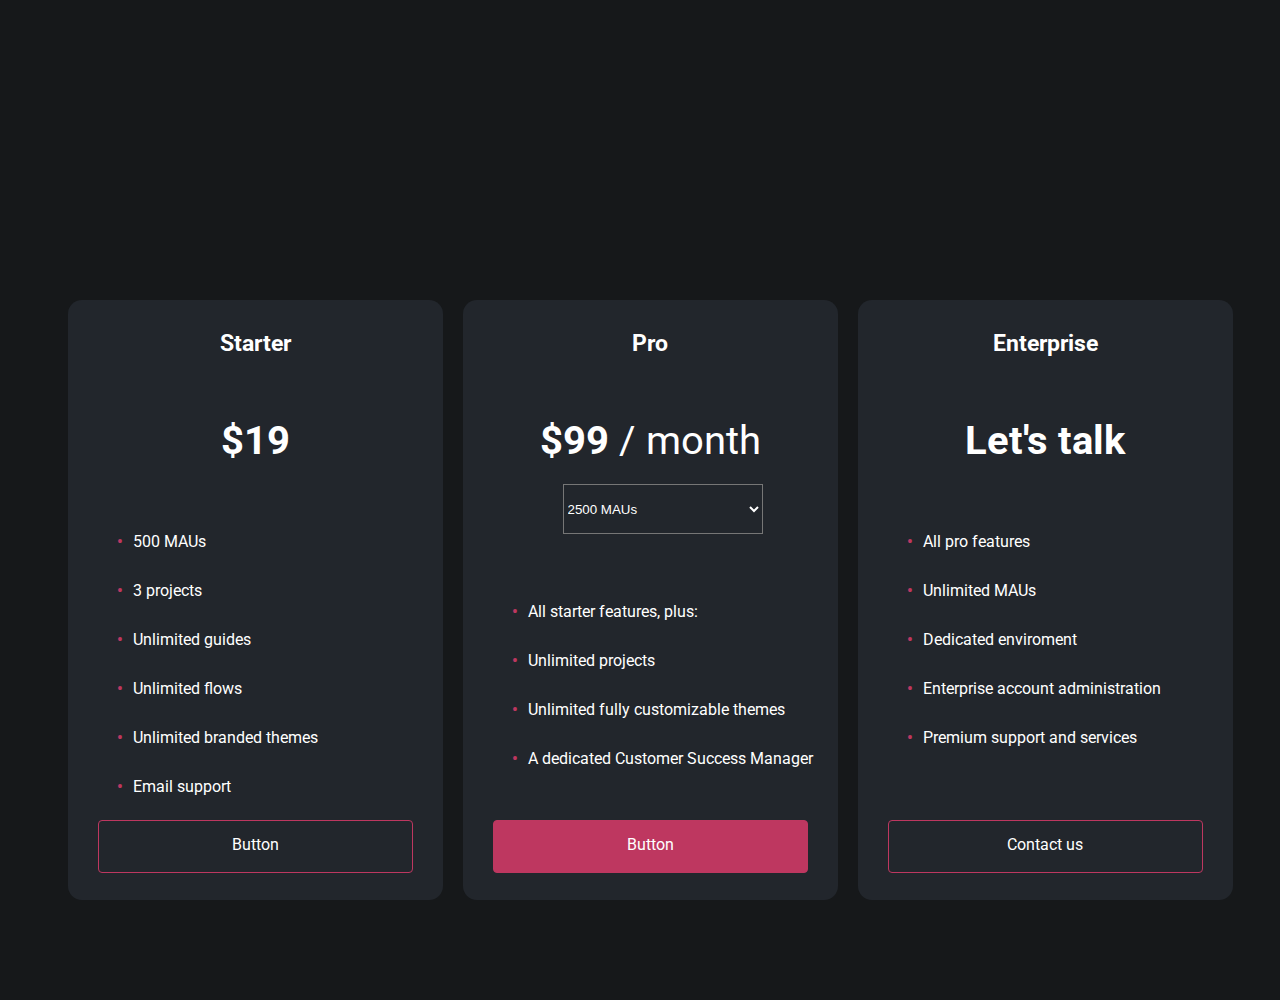
==== Pricing-Page/index.html @ 243ca2ce "pricing page" ====
<html>
  <head>
    <meta charset="UTF-8" />
    <link rel="stylesheet" type="text/css" href="main.css" />
    <meta name="viewport" content="width=device-width, initial-scale=1.0" />
    <title>Css Responsive Flexbox Cards</title>
  </head>

  <body>
    <div class="container">
      <div class="row">
        <div class="card">
          <div class="body-card">
            <h1>Starter</h1>
            <p><b>$19</b></p>
            <br />
            <br />
            <li>500 MAUs</li>
            <li>3 projects</li>
            <li>Unlimited guides</li>
            <li>Unlimited flows</li>
            <li>Unlimited branded themes</li>
            <li>Email support</li>
          </div>
          <a class="btn">Button</a>
        </div>
        <div class="card">
          <div class="body-card">
            <h1>Pro</h1>
            <p class="card-pro"><b>$99</b> / month</p>
            <select class="dropdown">
                <option>2500 MAUs</option>
            </select>
            <br />
            <br />
            <li>All starter features, plus:</li>
            <li>Unlimited projects</li>
            <li>Unlimited fully customizable themes</li>
            <li>A dedicated Customer Success Manager</li>
          </div>
          <a class="btn-pro">Button</a>
        </div>

        <div class="card">
          <div class="body-card">
            <h1>Enterprise</h1>
            <p><b>Let's talk</b></p>
            <br />
            <br />
            <li>All pro features</li>
            <li>Unlimited MAUs</li>
            <li>Dedicated enviroment</li>
            <li>Enterprise account administration</li>
            <li>Premium support and services</li>
          </div>

          <a class="btn">Contact us</a>
        </div>
      </div>
    </div>
  </body>
</html>
---- Pricing-Page/main.css ----
@import url("https://fonts.googleapis.com/css2?family=Roboto:wght@100&display=swap");
* {
  padding: 0;
  margin: 0;
  box-sizing: border-box;
}

body {
  background-color: #16181a;
  font-family: "Roboto";
  color: white;
}

.container {
  width: 100%;
  height: 100%;
  margin: 50px auto;
}

.row {
  display: flex;
  flex-direction: row;
  justify-content: center;
  flex-flow: wrap;
}

.card {
  width: 375px;
  height: 600px;
  background-color: #22262c;
  border-radius: 14px;
  margin-left: 20px;

  margin-top: 250px;
  transition: 0.3s;
}

.card h1 {
  font-size: 23px;
  text-align: center;
  margin-top: 30px;
}

.card p {
  text-align: center;
  margin-top: 60px;
  font-size: 40px;
}

.container.row.card.card-pro {
    text-align: center;
    margin-top: 60px;
    font-size: 20px;
  }

.card b {
  font-size: 40px;
}

.card li {
  list-style-type: none;
  text-align: left;
  margin-left: 65px;
  margin-top: 30px;
}

.card li:before {
  content: "\2022";

  font-weight: bold;
  display: inline-block;
  width: 1em;
  margin-left: -1em;
  color: #be3760;
}
.body-card {
    height: 540px;
}
.body-card .dropdown {
    margin-top: 20px;
    margin-left: 100px
}
.dropdown {
    
    position: relative;
    display: block;
    height:50px;
    width: 200px;
    background-color: #22262c;
    color:white
  }
  


.btn {
    
    margin-left: 30px;
    margin-right: 30px;
    line-height: 48px;
    display: block;
    height: 53px;
    text-align: center;
    background-color: transparent;
    border-style: none;
    border: 1px solid #be3760;
    border-radius: 4px;
    
}
.btn-pro {
    margin-left: 30px;
    margin-right: 30px;
    line-height: 48px;
    display: block;
    height: 53px;
    text-align: center;
    background-color: #be3760;
    border-style: none;
    border: 1px solid #be3760;
    border-radius: 4px;
    
}
.card .btn-pro {
    transform: translateY(-50px);
}
.card .btn {
    transform: translateY(-50px);
}
.card:hover {
    transform: scale(1.05);
    box-shadow: 0 0 40px -10px rgba(0, 0, 0, 0.25);
}

.dropdown:hover  {
    display: block;
  }

 
@media screen and (max-width: 1000px) {
  .card {
    width: 40%;
  }

  .dropdown {
    
    position: relative;
    display: block;
    height:50px;
    width: 150px;
    background-color: #22262c;
    color:white
  }
  

}

@media screen and (max-width: 835px) {
  .container {
    width: 100%;
  }

  .heading {
    padding: 20px;
    font-size: 20px;
  }

  .card {
    width: 80%;
  }
}
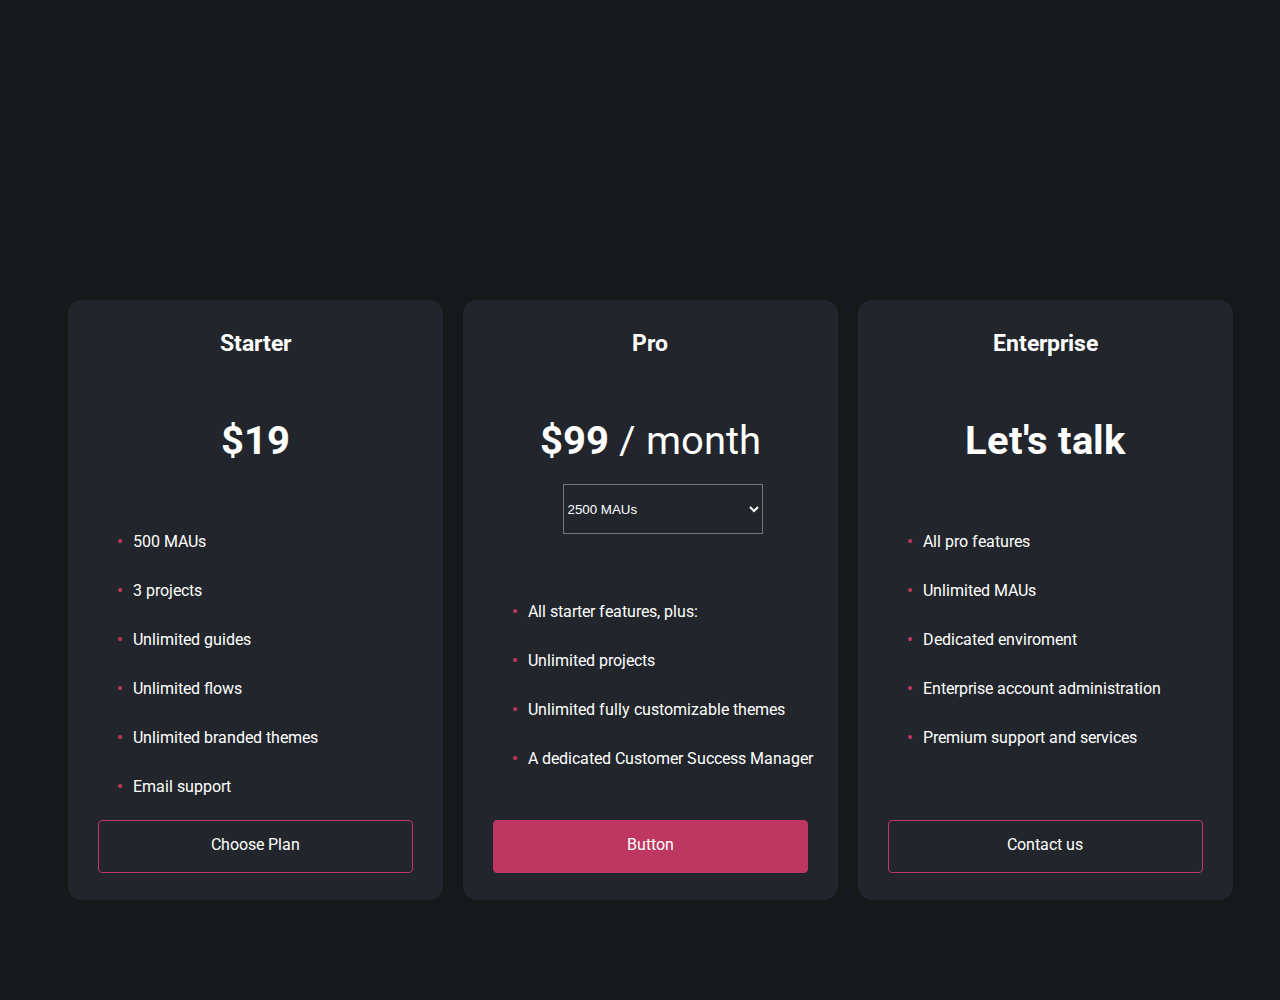
==== commit 6d50b9fa: "changed button" ====
--- a/Pricing-Page/index.html
+++ b/Pricing-Page/index.html
@@ -22,7 +22,7 @@
             <li>Unlimited branded themes</li>
             <li>Email support</li>
           </div>
-          <a class="btn">Button</a>
+          <a class="btn">Choose Plan</a>
         </div>
         <div class="card">
           <div class="body-card">
